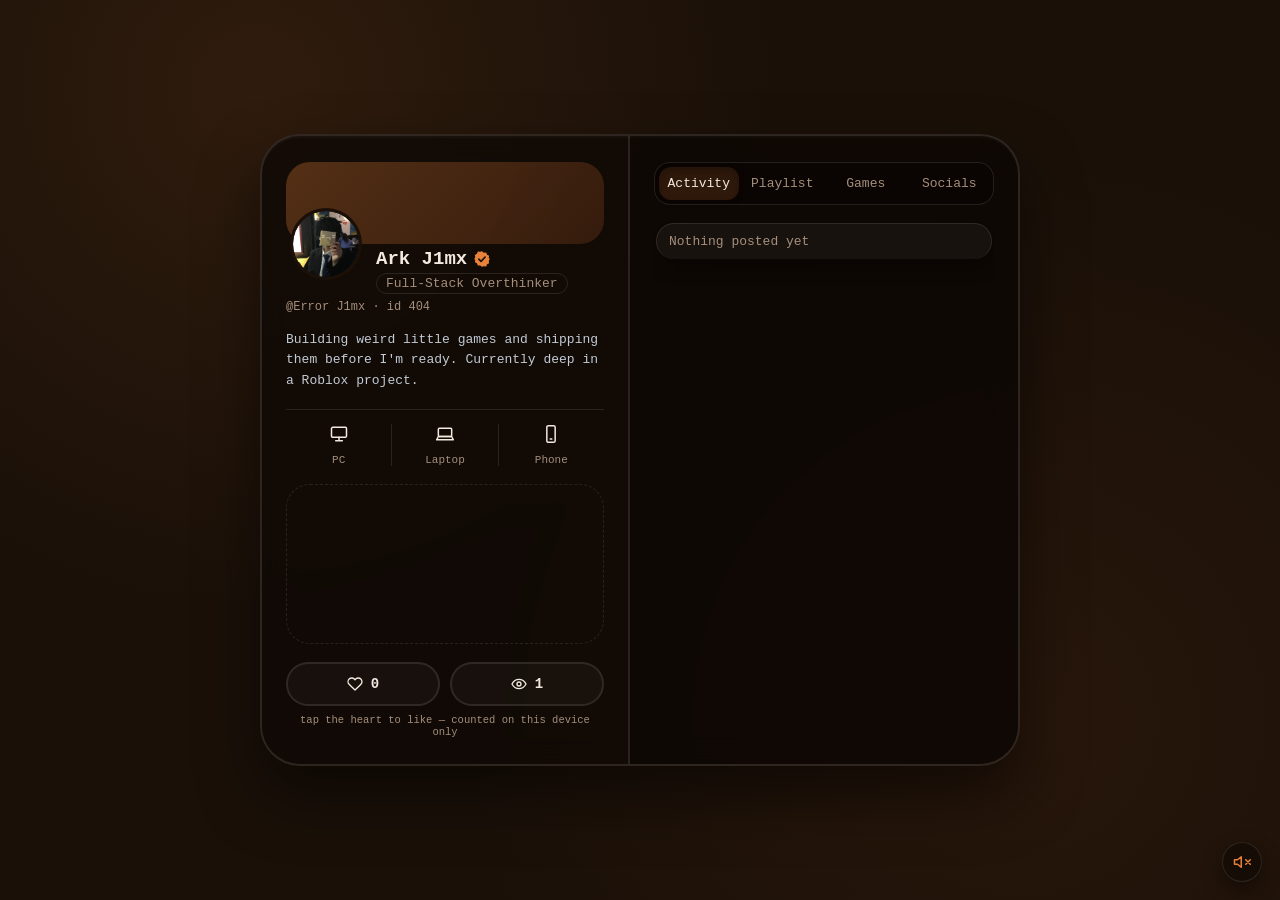
==== index.html @ b2fb4b5a "Add files via upload" ====
<!DOCTYPE html>
<html lang="en">
<head>
<meta charset="UTF-8">
<meta name="viewport" content="width=device-width, initial-scale=1, viewport-fit=cover">
<title>404J1mxError</title>
<link rel="stylesheet" href="style.css">
</head>
<body>
<video id="bgVideo" autoplay muted loop playsinline></video>
<audio id="bgAudio" loop></audio>
<button class="sound-btn" id="soundBtn" style="display:none;" title="Toggle sound">
  <svg id="soundIcon" viewBox="0 0 24 24" width="18" height="18" fill="none" stroke="currentColor" stroke-width="2" stroke-linecap="round" stroke-linejoin="round"><path d="M11 5 6 9H2v6h4l5 4V5z"/><path d="M15.5 8.5a5 5 0 0 1 0 7"/><path d="M18.5 6a9 9 0 0 1 0 12"/></svg>
</button>
<div class="wrap">

  <div class="panel">
    <div class="col-left">
      <div class="banner" id="banner"></div>
      <div class="identity">
        <div class="avatar" id="avatar">👤</div>
        <div class="who">
          <div class="name-row" id="nameRow"></div>
          <div class="title-row"><span class="pill" id="titleText"></span></div>
        </div>
      </div>
      <div class="uid" id="uidText"></div>
      <div class="bio" id="bioText"></div>
      <div class="devices" id="devicesRow"></div>
      <div class="content-box" id="contentBox">video / content</div>
      <div class="stats">
        <button class="stat-btn" id="likeBtn"><svg class="ic-heart" viewBox="0 0 24 24" width="16" height="16" fill="none" stroke="currentColor" stroke-width="2" stroke-linecap="round" stroke-linejoin="round"><path d="M20.8 4.6a5.5 5.5 0 0 0-7.8 0L12 5.6l-1-1a5.5 5.5 0 0 0-7.8 7.8l1 1L12 21l7.8-7.6 1-1a5.5 5.5 0 0 0 0-7.8z"/></svg><span class="n" id="likeN">—</span></button>
        <div class="stat-btn" style="cursor:default;"><svg viewBox="0 0 24 24" width="16" height="16" fill="none" stroke="currentColor" stroke-width="2" stroke-linecap="round" stroke-linejoin="round"><path d="M1.5 12S5 5 12 5s10.5 7 10.5 7-3.5 7-10.5 7S1.5 12 1.5 12z"/><circle cx="12" cy="12" r="3"/></svg><span class="n" id="viewN">—</span></div>
      </div>
      <div class="hint" id="statHint">tap the heart to like</div>
    </div>

    <div class="col-right">
      <div class="tabs" id="tabs">
        <button class="tab active" data-tab="activity">Activity</button>
        <button class="tab" data-tab="playlist">Playlist</button>
        <button class="tab" data-tab="games">Games</button>
        <button class="tab" data-tab="socials">Socials</button>
      </div>
      <div class="tab-body" id="tabBody"><div class="tab-body-inner" id="tabBodyInner"></div></div>
    </div>
  </div>
</div>

<script src="config.js"></script>
<script src="script.js"></script>
</body>
</html>
---- style.css ----
:root{
  --bg:#1a1008; --panel:rgba(20,12,6,0.72); --panel-b:rgba(255,255,255,0.1);
  --text:#f2e9df; --sub:#a68f7c; --accent:#e8823a; --accent2:#c4622a;
  padding-top:env(safe-area-inset-top,0px); padding-bottom:env(safe-area-inset-bottom,0px);
  box-sizing:border-box;
}
*{box-sizing:border-box;}
html{scroll-padding-top:env(safe-area-inset-top,0px); scrollbar-width:none;}
html::-webkit-scrollbar{display:none;}
body{
  margin:0; min-height:100vh; position:relative; overflow-x:hidden;
  scrollbar-width:none;
  background:
    radial-gradient(circle at 20% 10%, rgba(232,130,58,0.1), transparent 40%),
    radial-gradient(circle at 80% 80%, rgba(196,98,42,0.08), transparent 45%),
    var(--bg);
  color:var(--text); font-family:'SFMono-Regular',Consolas,'Liberation Mono',Menlo,monospace;
  display:flex; justify-content:center; align-items:center; padding:28px 16px;
}
body::-webkit-scrollbar{display:none;}
#bgVideo{
  position:fixed; inset:0; width:100%; height:100%; object-fit:cover; z-index:-1;
  display:none;
}
.sound-btn{
  position:fixed; bottom:18px; right:18px; z-index:5; width:40px; height:40px; border-radius:50%;
  background:rgba(20,12,6,0.85); border:1px solid var(--panel-b); color:var(--accent);
  display:flex; align-items:center; justify-content:center; cursor:pointer;
  box-shadow:0 8px 20px rgba(0,0,0,0.4); backdrop-filter:blur(8px);
}
@keyframes nowPlayingIn{
  from{opacity:0; transform:translateY(10px);}
  to{opacity:1; transform:translateY(0);}
}
.now-playing{
  position:fixed; bottom:18px; left:18px; z-index:5; max-width:230px; text-decoration:none;
  display:flex; align-items:center; gap:9px; padding:9px 14px 9px 9px;
  background:rgba(20,12,6,0.9); border:1px solid var(--accent2); border-radius:999px; color:var(--text);
  box-shadow:0 10px 24px rgba(0,0,0,0.45); backdrop-filter:blur(8px);
  animation:nowPlayingIn .3s ease, floaty 5s ease-in-out infinite .3s;
}
.now-playing .np-icon{
  width:26px; height:26px; border-radius:50%; background:rgba(232,130,58,0.18); color:var(--accent);
  display:flex; align-items:center; justify-content:center; font-size:13px; flex-shrink:0;
}
.now-playing .np-text{display:flex; flex-direction:column; gap:0; min-width:0;}
.now-playing .np-label{font-size:9.5px; color:var(--sub); letter-spacing:.03em;}
.now-playing .np-title{font-size:11.5px; overflow:hidden; text-overflow:ellipsis; white-space:nowrap;}
@media (prefers-reduced-motion: reduce){
  .now-playing{animation:none;}
}
.wrap{width:100%; max-width:760px; position:relative; z-index:1; margin:auto;}

/* floating Spotify songs (position is set from script.js) */
.float-song{
  position:fixed; z-index:4; width:230px; display:flex; align-items:center; gap:12px;
  padding:10px 14px 10px 10px; text-decoration:none;
  background:rgba(0,0,0,0.6); border:1px solid var(--panel-b); border-radius:16px;
  box-shadow:0 14px 30px rgba(0,0,0,0.5); backdrop-filter:blur(10px);
  animation:floaty 5s ease-in-out infinite;
}
.float-song .sp-art{width:52px; height:52px; border-radius:6px; object-fit:cover; flex-shrink:0; background:#111;}
.float-song .sp-art-empty{display:flex; align-items:center; justify-content:center; font-size:22px;}
.float-song .sp-text{display:flex; flex-direction:column; gap:3px; min-width:0;}
.float-song .sp-title{color:#1ed760; font-weight:700; font-size:14px; overflow:hidden; text-overflow:ellipsis; white-space:nowrap;}
.float-song .sp-artist{color:#b3b3b3; font-size:12px; overflow:hidden; text-overflow:ellipsis; white-space:nowrap;}
/* floating photos / videos (position, size and tilt are set from script.js) */
.float-media{
  position:fixed; z-index:4; width:150px; height:110px; border-radius:16px; overflow:hidden;
  border:1px solid var(--panel-b); background:rgba(0,0,0,0.5); pointer-events:none;
  box-shadow:0 14px 30px rgba(0,0,0,0.5);
  animation:floaty 5s ease-in-out infinite;
}
.float-media img, .float-media video{width:100%; height:100%; object-fit:cover; display:block;}
@media (prefers-reduced-motion: reduce){
  .float-media{animation:none;}
}
.now-playing{display:none;}
.sp-player-box{
  position:fixed; bottom:12px; left:50%; transform:translateX(-50%); z-index:6;
  width:min(340px, calc(100vw - 32px)); border-radius:14px; overflow:hidden;
  box-shadow:0 14px 30px rgba(0,0,0,0.55);
}
.sp-player-box iframe{display:block; border:0; border-radius:14px;}
@media (max-width:1100px){
  body.has-player{padding-bottom:108px;}
}
@media (prefers-reduced-motion: reduce){
  .float-song{animation:none;}
}

@keyframes floaty{
  0%{transform:translateY(0px);}
  50%{transform:translateY(-8px);}
  100%{transform:translateY(0px);}
}
.panel{
  position:relative; display:flex; background:var(--panel); border:2px solid var(--panel-b); border-radius:40px;
  backdrop-filter:blur(14px); overflow:hidden;
  box-shadow:0 30px 60px rgba(0,0,0,0.5), 0 2px 0 rgba(255,255,255,0.04) inset;
  animation: floaty 6s ease-in-out infinite;
}
.col-left{flex:1 1 300px; min-width:0; padding:26px 24px; border-right:2px solid var(--panel-b); position:relative; z-index:1;}
.col-right{flex:1 1 320px; min-width:0; padding:26px 24px; position:relative; z-index:1;}
.banner{
  height:82px; border-radius:24px; margin-bottom:-36px; position:relative; overflow:hidden;
  background:linear-gradient(135deg, rgba(232,130,58,.3), rgba(196,98,42,.2));
  background-size:cover; background-position:center;
}
.banner video{width:100%; height:100%; object-fit:cover; display:block;}
.banner .edit-tag{position:absolute; top:6px; right:8px; font-size:9px; color:var(--sub); opacity:0; transition:opacity .15s;}
.banner:hover .edit-tag{opacity:1;}
.identity{position:relative; z-index:2; display:flex; align-items:flex-start; gap:14px; padding:0 4px;}
.avatar{
  width:72px; height:72px; border-radius:50%; background:#241509; border:3px solid var(--bg);
  display:flex; align-items:center; justify-content:center; font-size:28px; flex-shrink:0;
  overflow:hidden; background-size:cover; background-position:center;
}
.avatar img{width:100%; height:100%; object-fit:cover; border-radius:50%;}
.who{margin-top:40px; min-width:0;}
.name-row{display:flex; align-items:center; gap:6px; font-size:19px; font-weight:600;}
.badge{color:var(--accent); width:18px; height:18px; flex-shrink:0;}
.badge-img{width:18px; height:18px; object-fit:contain; flex-shrink:0;}
.title-row{color:var(--sub); font-size:13px; margin-top:3px; display:flex; align-items:center; gap:8px;}
.title-row .pill{border:1px solid var(--panel-b); border-radius:999px; padding:2px 9px;}
.uid{color:var(--sub); font-size:12px; margin-top:6px;}
.bio{font-size:13px; color:#c3cbd6; line-height:1.55; margin-top:16px;}
.devices{display:flex; margin-top:18px; border-top:1px solid var(--panel-b); padding-top:14px;}
.device{flex:1; text-align:center; color:var(--sub); font-size:11px; border-left:1px solid var(--panel-b);}
.device:first-child{border-left:none;}
.device .ic{font-size:20px; display:block; margin-bottom:4px; color:var(--text);}
.content-box{
  margin-top:18px; min-height:130px; border-radius:24px; border:1px dashed var(--panel-b);
  display:flex; align-items:center; justify-content:center; color:var(--sub); font-size:12px;
  overflow:hidden; position:relative; background-size:cover; background-position:center;
}
.content-box video{width:100%; height:100%; object-fit:cover; border-radius:22px;}
.stats{display:flex; gap:10px; margin-top:18px;}
.stat-btn{
  flex:1; background:rgba(255,255,255,0.03); border:2px solid var(--panel-b); border-radius:24px;
  padding:12px; display:flex; align-items:center; justify-content:center; gap:8px;
  font-family:inherit; font-size:14px; color:var(--text); cursor:pointer;
  transition:border-color .15s ease, transform .1s ease;
}
.stat-btn:active{transform:scale(0.97);}
.stat-btn.liked .ic-heart{fill:var(--accent);}
.stat-btn .n{font-weight:600;}
.hint{color:var(--sub); font-size:10.5px; text-align:center; margin-top:8px;}
.tabs{display:flex; gap:4px; background:rgba(0,0,0,0.25); border:1px solid var(--panel-b);
  border-radius:16px; padding:4px; margin-bottom:16px;}
.tab{flex:1; background:none; border:none; color:var(--sub); font-family:inherit; font-size:13px;
  padding:9px 6px; cursor:pointer; position:relative; border-radius:12px; transition:background .15s ease, color .15s ease;}
.tab.active{color:var(--text); background:rgba(232,130,58,0.16); box-shadow:0 4px 10px rgba(0,0,0,0.25) inset, 0 2px 6px rgba(0,0,0,0.2);}
.tab.active::after{content:none;}
.tab-body{position:relative; overflow:hidden; min-height:260px; border-radius:20px;}
.tab-body-inner{position:relative; z-index:1; background:transparent; border-radius:20px; padding:2px;}
/* image / video backgrounds: behind the whole card and behind each tab */
.panel-bg, .tab-bg{position:absolute; inset:0; z-index:0; pointer-events:none; overflow:hidden;}
.panel-bg img, .panel-bg video, .tab-bg img, .tab-bg video{width:100%; height:100%; object-fit:cover; display:block;}
.panel-bg::after{content:''; position:absolute; inset:0; background:rgba(10,6,3,0.35);}
.tab-bg::after{content:''; position:absolute; inset:0; background:rgba(10,6,3,0.25);}
/* edit mode (open the page with #edit) */
.ed{display:inline-block; min-width:1ch;}
.ed[contenteditable]{outline:1px dashed var(--accent2); outline-offset:3px; border-radius:4px; cursor:text;}
.ed[contenteditable]:focus{outline-style:solid; background:rgba(232,130,58,0.12);}
.ed[contenteditable]:empty::before{content:'(empty)'; color:var(--sub);}
.bio .ed{display:inline;}
.edit-tag-fixed{position:fixed; top:10px; left:10px; z-index:30; font-size:10.5px; color:var(--accent); background:rgba(20,12,6,0.9); border:1px solid var(--accent2); border-radius:999px; padding:5px 11px;}
.edit-btn{margin-left:auto;}
.edit-btn + .del-btn{margin-left:6px;}
.list-item{display:flex; align-items:center; gap:12px; padding:12px 14px; font-size:14px; color:#e6dccf;
  text-decoration:none; background:rgba(255,255,255,0.045); border:1px solid var(--panel-b);
  border-radius:18px; margin-bottom:9px; background-size:cover; background-position:center;
  box-shadow:0 8px 18px rgba(0,0,0,0.3); transition:transform .15s ease, box-shadow .15s ease;}
.list-item:last-child{margin-bottom:0;}
.list-item:hover{transform:translateY(-3px); box-shadow:0 14px 26px rgba(0,0,0,0.4);}
.item-logo{
  width:46px; height:46px; border-radius:13px; background:rgba(255,255,255,0.06);
  border:1px solid var(--panel-b); display:flex; align-items:center; justify-content:center;
  font-size:22px; flex-shrink:0; background-size:cover; background-position:center;
}
.item-text{display:flex; flex-direction:column; gap:1px; min-width:0; flex:1;}
.label-row{display:flex; align-items:center; gap:6px; font-size:14px; font-weight:600;}
.sub-line{font-size:11px; color:var(--sub);}
.list-item.locked{color:var(--sub);}
.open-btn{
  flex-shrink:0; background:rgba(232,130,58,0.12); border:1px solid var(--accent2); color:var(--accent);
  border-radius:999px; padding:6px 13px; font-family:inherit; font-size:11px; white-space:nowrap;
}
.activity-item{display:flex; align-items:center; gap:10px; padding:10px 12px; font-size:13px;
  background:rgba(255,255,255,0.045); border:1px solid var(--panel-b); border-radius:18px; margin-bottom:8px;
  box-shadow:0 8px 18px rgba(0,0,0,0.3);}
.activity-item.media{flex-direction:column; align-items:stretch; padding:10px;}
.activity-item.media .media-preview{
  width:100%; height:160px; border-radius:14px; overflow:hidden; background:rgba(0,0,0,0.3);
}
.activity-item.media .media-preview img, .activity-item.media .media-preview video{
  width:100%; height:100%; object-fit:cover; display:block;
}
.activity-item.media .media-preview{position:relative;}
.activity-item.media .del-btn{position:absolute; top:8px; right:8px; margin:0; background:rgba(0,0,0,0.6);}
.activity-item.media .media-caption{display:flex; align-items:center; gap:8px; padding:8px 4px 2px;}
.activity-item:last-child{margin-bottom:0;}
.spotify-card{text-decoration:none; background:rgba(0,0,0,0.55); padding:10px 12px; gap:14px; transition:transform .15s ease;}
.spotify-card:hover{transform:translateY(-2px);}
.del-btn{
  margin-left:auto; flex-shrink:0; width:24px; height:24px; border-radius:50%;
  background:rgba(255,255,255,0.08); border:1px solid var(--panel-b); color:var(--sub);
  font-family:inherit; font-size:15px; line-height:1; cursor:pointer;
  display:flex; align-items:center; justify-content:center;
}
.del-btn:hover{color:#fff; background:rgba(232,60,60,0.5);}
.sp-art{width:56px; height:56px; border-radius:6px; object-fit:cover; flex-shrink:0; background:#111;}
.sp-art-empty{display:flex; align-items:center; justify-content:center; font-size:22px;}
.sp-text{display:flex; flex-direction:column; gap:3px; min-width:0;}
.sp-title{color:#1ed760; font-weight:700; font-size:15px; overflow:hidden; text-overflow:ellipsis; white-space:nowrap;}
.sp-artist{color:#b3b3b3; font-size:13px; overflow:hidden; text-overflow:ellipsis; white-space:nowrap;}
.activity-item .meta{color:var(--sub); font-size:11px;}
.add-row{display:flex; gap:8px; flex-wrap:wrap; margin-bottom:14px; padding:0 6px;}
.add-btn{
  background:rgba(232,130,58,0.1); border:1px solid var(--accent2); color:var(--accent);
  border-radius:999px; padding:7px 13px; font-family:inherit; font-size:11.5px; cursor:pointer;
}
.add-btn:active{transform:scale(0.96);}
@keyframes toastFloat{
  0%{opacity:0; transform:translateY(10px) scale(0.9);}
  15%{opacity:1; transform:translateY(0) scale(1);}
  80%{opacity:1; transform:translateY(-6px) scale(1);}
  100%{opacity:0; transform:translateY(-26px) scale(0.95);}
}
.post-toast{
  position:fixed; z-index:20; pointer-events:none; max-width:180px;
  background:rgba(20,12,6,0.92); border:1px solid var(--accent2); color:var(--text);
  border-radius:14px; padding:9px 13px; font-size:11.5px; display:flex; align-items:center; gap:8px;
  box-shadow:0 12px 26px rgba(0,0,0,0.5); animation:toastFloat 2.6s ease forwards;
}
@media (prefers-reduced-motion: reduce){
  .post-toast{animation:none; opacity:1;}
}
@media (max-width:640px){
  .panel{flex-direction:column;}
  .col-left{border-right:none; border-bottom:2px solid var(--panel-b);}
}
@media (prefers-reduced-motion: reduce){
  .panel{animation:none;}
}
/* Spotify embeds in the Playlist tab and floating beside the card */
.sp-embed{position:relative; margin-bottom:9px;}
.sp-embed:last-child{margin-bottom:0;}
.sp-embed iframe, .float-embed iframe{display:block; width:100%; border:0; border-radius:14px; color-scheme:normal;}
.sp-embed .tools{position:absolute; top:-7px; right:-7px; z-index:2; display:flex; gap:4px;}
.float-embed{padding:0; background:none; border:none; border-radius:14px; backdrop-filter:none; display:block;}
.sp-fallback{color:#1ed760; text-decoration:none; font-size:13px;}

/* tab background fills the whole right column */
.col-right .tabs{position:relative; z-index:1;}
.tab-bg::after{background:rgba(10,6,3,0.3);}

.tab-bg{opacity:0; transition:opacity .25s ease;}
.tab-bg.on{opacity:1;}
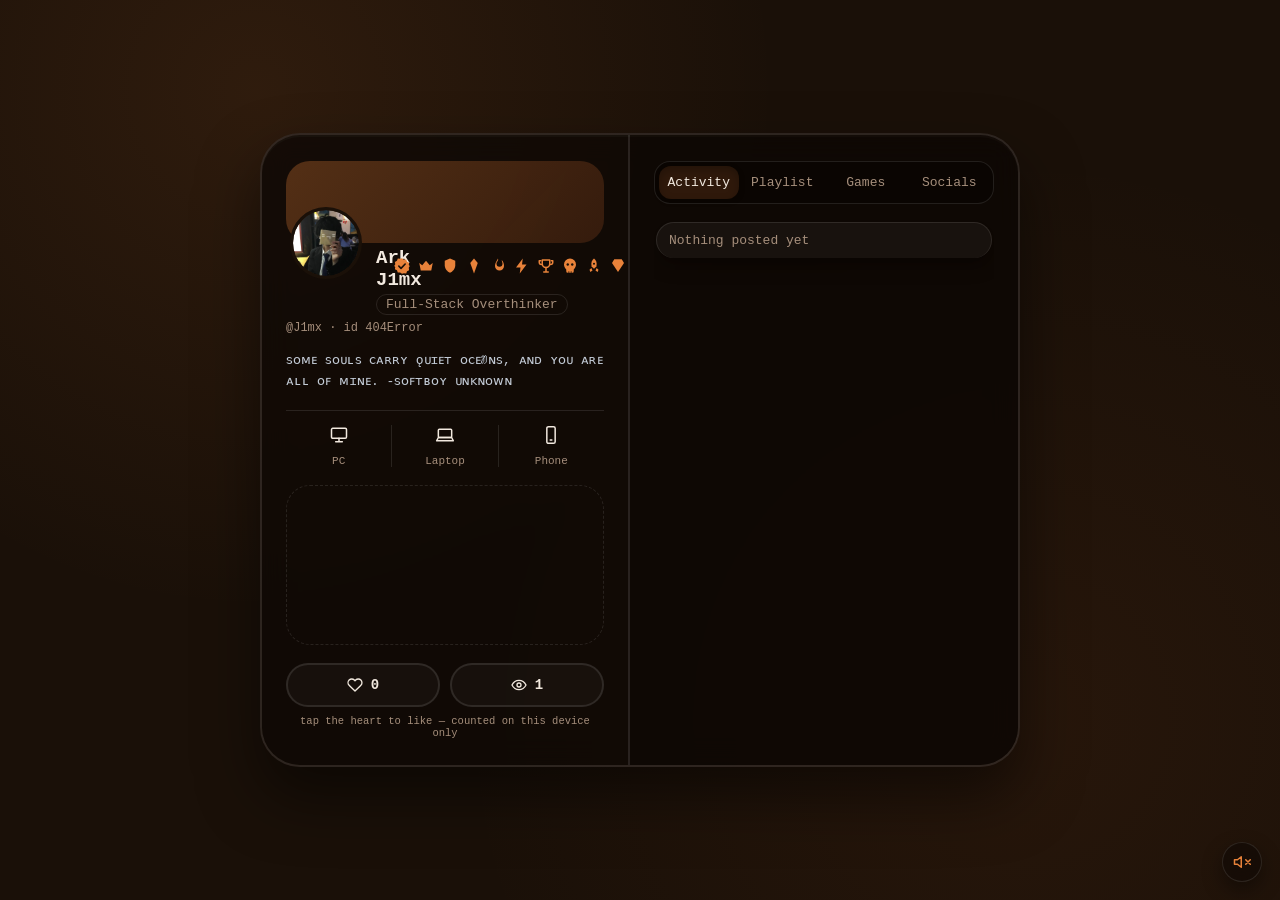
==== commit 7e9dc443: "Update index.html" ====
--- a/index.html
+++ b/index.html
@@ -21,6 +21,7 @@
         <div class="avatar" id="avatar">👤</div>
         <div class="who">
           <div class="name-row" id="nameRow"></div>
+          <div class="badges-row" id="badgesRow"></div>
           <div class="title-row"><span class="pill" id="titleText"></span></div>
         </div>
       </div>
@@ -50,4 +51,4 @@
 <script src="config.js"></script>
 <script src="script.js"></script>
 </body>
-</html>+</html>
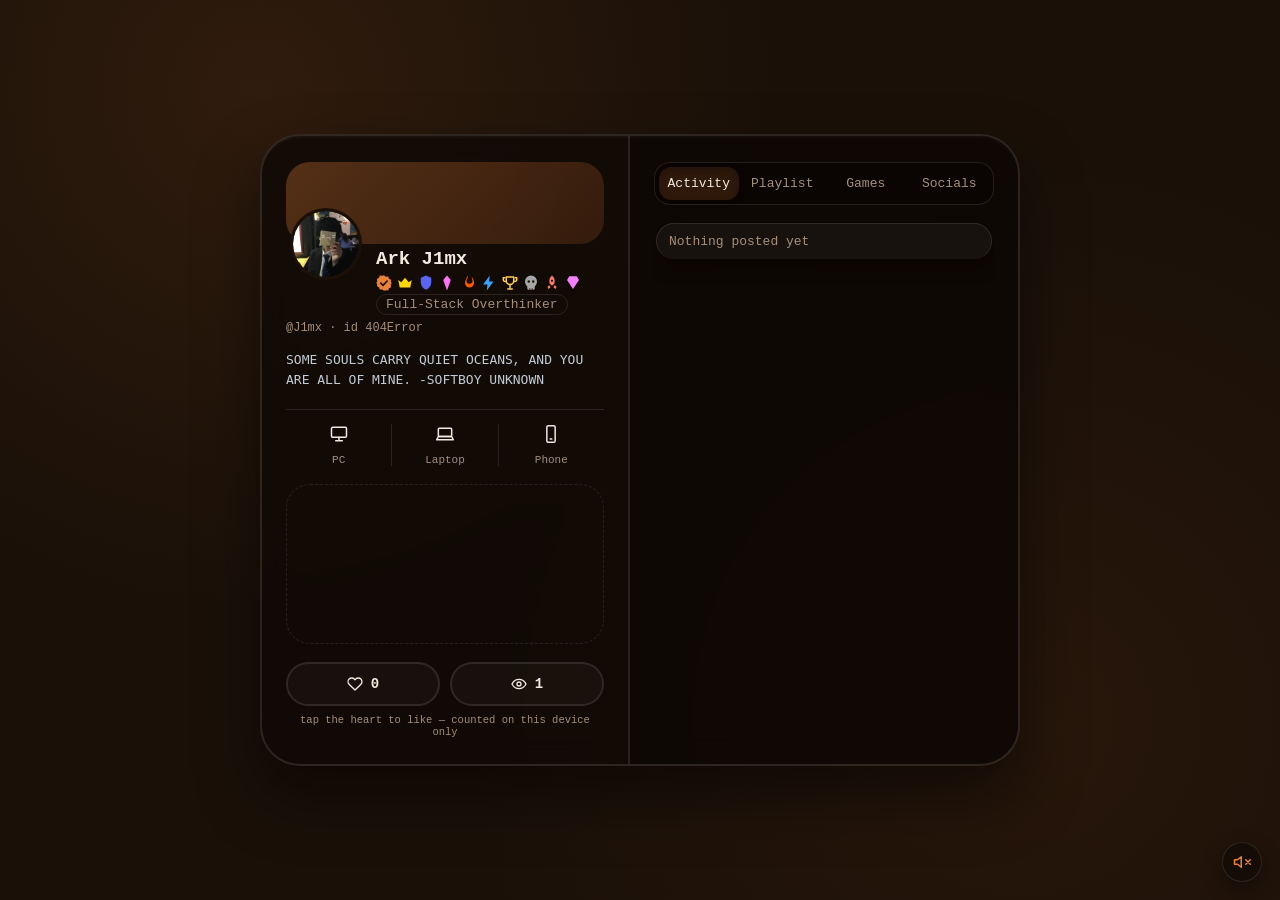
==== commit cdc4e74f: "Update index.html" ====
--- a/index.html
+++ b/index.html
@@ -49,6 +49,7 @@
 </div>
 
 <script src="config.js"></script>
+<script src="firebase-config.js"></script>
 <script src="script.js"></script>
 </body>
 </html>
--- a/style.css
+++ b/style.css
@@ -121,6 +121,8 @@
 .name-row{display:flex; align-items:center; gap:6px; font-size:19px; font-weight:600;}
 .badge{color:var(--accent); width:18px; height:18px; flex-shrink:0;}
 .badge-img{width:18px; height:18px; object-fit:contain; flex-shrink:0;}
+.badges-row{display:flex; flex-wrap:wrap; align-items:center; gap:5px; margin-top:5px;}
+.badge-chip{display:inline-flex; align-items:center; justify-content:center; width:16px; height:16px; flex-shrink:0; font-size:13px; line-height:1; cursor:default;}
 .title-row{color:var(--sub); font-size:13px; margin-top:3px; display:flex; align-items:center; gap:8px;}
 .title-row .pill{border:1px solid var(--panel-b); border-radius:999px; padding:2px 9px;}
 .uid{color:var(--sub); font-size:12px; margin-top:6px;}
@@ -257,4 +259,22 @@
 .tab-bg::after{background:rgba(10,6,3,0.3);}
 
 .tab-bg{opacity:0; transition:opacity .25s ease;}
-.tab-bg.on{opacity:1;}+.tab-bg.on{opacity:1;}
+
+/* owner login box (Firebase) */
+.login-modal{
+  position:fixed; inset:0; z-index:50; display:flex; align-items:center; justify-content:center;
+  background:rgba(0,0,0,0.6); backdrop-filter:blur(4px); padding:16px;
+}
+.login-box{
+  width:min(320px, 100%); display:flex; flex-direction:column; gap:10px; padding:20px;
+  background:rgba(20,12,6,0.96); border:1px solid var(--accent2); border-radius:20px;
+  box-shadow:0 20px 50px rgba(0,0,0,0.6);
+}
+.login-title{font-weight:600; font-size:15px; margin-bottom:2px;}
+.login-box input{
+  background:rgba(255,255,255,0.06); border:1px solid var(--panel-b); border-radius:12px;
+  color:var(--text); font-family:inherit; font-size:13px; padding:10px 12px; outline:none;
+}
+.login-box input:focus{border-color:var(--accent2);}
+.login-row{display:flex; justify-content:flex-end; gap:8px; margin-top:4px;}
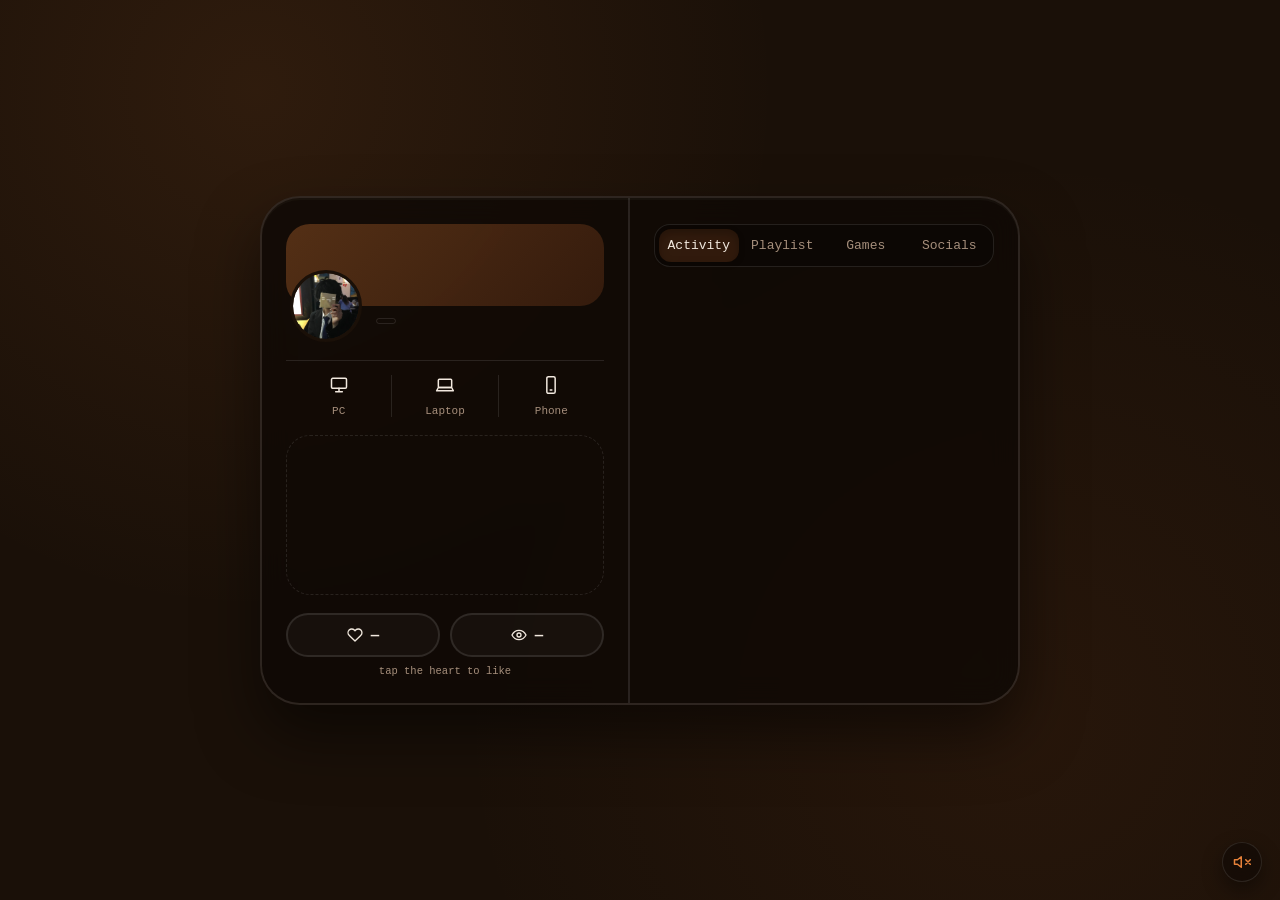
==== commit 1d683d45: "Update index.html" ====
--- a/index.html
+++ b/index.html
@@ -50,6 +50,7 @@
 
 <script src="config.js"></script>
 <script src="firebase-config.js"></script>
+<script src="firebase-db.js"></script>
 <script src="script.js"></script>
 </body>
 </html>
--- a/style.css
+++ b/style.css
@@ -194,12 +194,20 @@
   box-shadow:0 8px 18px rgba(0,0,0,0.3);}
 .activity-item.media{flex-direction:column; align-items:stretch; padding:10px;}
 .activity-item.media .media-preview{
-  width:100%; height:160px; border-radius:14px; overflow:hidden; background:rgba(0,0,0,0.3);
+  width:100%; aspect-ratio:4 / 3; border-radius:14px; overflow:hidden; background:rgba(0,0,0,0.3);
 }
 .activity-item.media .media-preview img, .activity-item.media .media-preview video{
   width:100%; height:100%; object-fit:cover; display:block;
 }
 .activity-item.media .media-preview{position:relative;}
+/* right column media: auto-sized per file, 2 visible, scroll for more */
+.media-scroll{position:relative; overflow-y:auto; overflow-x:hidden; padding:2px; overscroll-behavior:contain;
+  scrollbar-width:thin; scrollbar-color:rgba(232,130,58,0.55) transparent;}
+.media-scroll.scrolls{padding-right:7px;}
+.media-scroll::-webkit-scrollbar{width:5px;}
+.media-scroll::-webkit-scrollbar-track{background:transparent;}
+.media-scroll::-webkit-scrollbar-thumb{background:rgba(232,130,58,0.55); border-radius:99px;}
+.media-scroll .activity-item.media .media-preview{max-height:300px;}
 .activity-item.media .del-btn{position:absolute; top:8px; right:8px; margin:0; background:rgba(0,0,0,0.6);}
 .activity-item.media .media-caption{display:flex; align-items:center; gap:8px; padding:8px 4px 2px;}
 .activity-item:last-child{margin-bottom:0;}
@@ -261,20 +269,40 @@
 .tab-bg{opacity:0; transition:opacity .25s ease;}
 .tab-bg.on{opacity:1;}
 
-/* owner login box (Firebase) */
-.login-modal{
-  position:fixed; inset:0; z-index:50; display:flex; align-items:center; justify-content:center;
-  background:rgba(0,0,0,0.6); backdrop-filter:blur(4px); padding:16px;
-}
-.login-box{
-  width:min(320px, 100%); display:flex; flex-direction:column; gap:10px; padding:20px;
-  background:rgba(20,12,6,0.96); border:1px solid var(--accent2); border-radius:20px;
-  box-shadow:0 20px 50px rgba(0,0,0,0.6);
-}
-.login-title{font-weight:600; font-size:15px; margin-bottom:2px;}
-.login-box input{
-  background:rgba(255,255,255,0.06); border:1px solid var(--panel-b); border-radius:12px;
-  color:var(--text); font-family:inherit; font-size:13px; padding:10px 12px; outline:none;
-}
-.login-box input:focus{border-color:var(--accent2);}
-.login-row{display:flex; justify-content:flex-end; gap:8px; margin-top:4px;}
+/* ===== keep panel height driven by the LEFT column; right tabs scroll inside ===== */
+@media (min-width:641px){
+  .col-right{
+    contain:size;               /* right column no longer stretches the panel */
+    display:flex;
+    flex-direction:column;
+    min-height:0;
+  }
+  .col-right .tabs{flex:0 0 auto;}
+  .tab-body{
+    flex:1 1 auto;
+    min-height:0;               /* overrides the 260px so it can shrink */
+    display:flex;
+  }
+  .tab-body-inner{
+    flex:1 1 auto;
+    min-height:0;
+    height:100%;
+    overflow-y:auto;
+    overflow-x:hidden;
+    overscroll-behavior:contain;
+    padding:8px 8px 2px 2px;    /* room for the .tools buttons that sit at -7px */
+    scrollbar-width:thin;
+    scrollbar-color:rgba(232,130,58,0.55) transparent;
+  }
+  .tab-body-inner::-webkit-scrollbar{width:5px;}
+  .tab-body-inner::-webkit-scrollbar-track{background:transparent;}
+  .tab-body-inner::-webkit-scrollbar-thumb{background:rgba(232,130,58,0.55); border-radius:99px;}
+}
+
+/* phones: panel is stacked, so just cap the height */
+@media (max-width:640px){
+  .tab-body-inner{max-height:420px; overflow-y:auto; padding:8px 8px 2px 2px;}
+}
+
+/* the tab body is the only scroller (Activity no longer double-scrolls) */
+.tab-body-inner .media-scroll{max-height:none !important; overflow:visible;}
